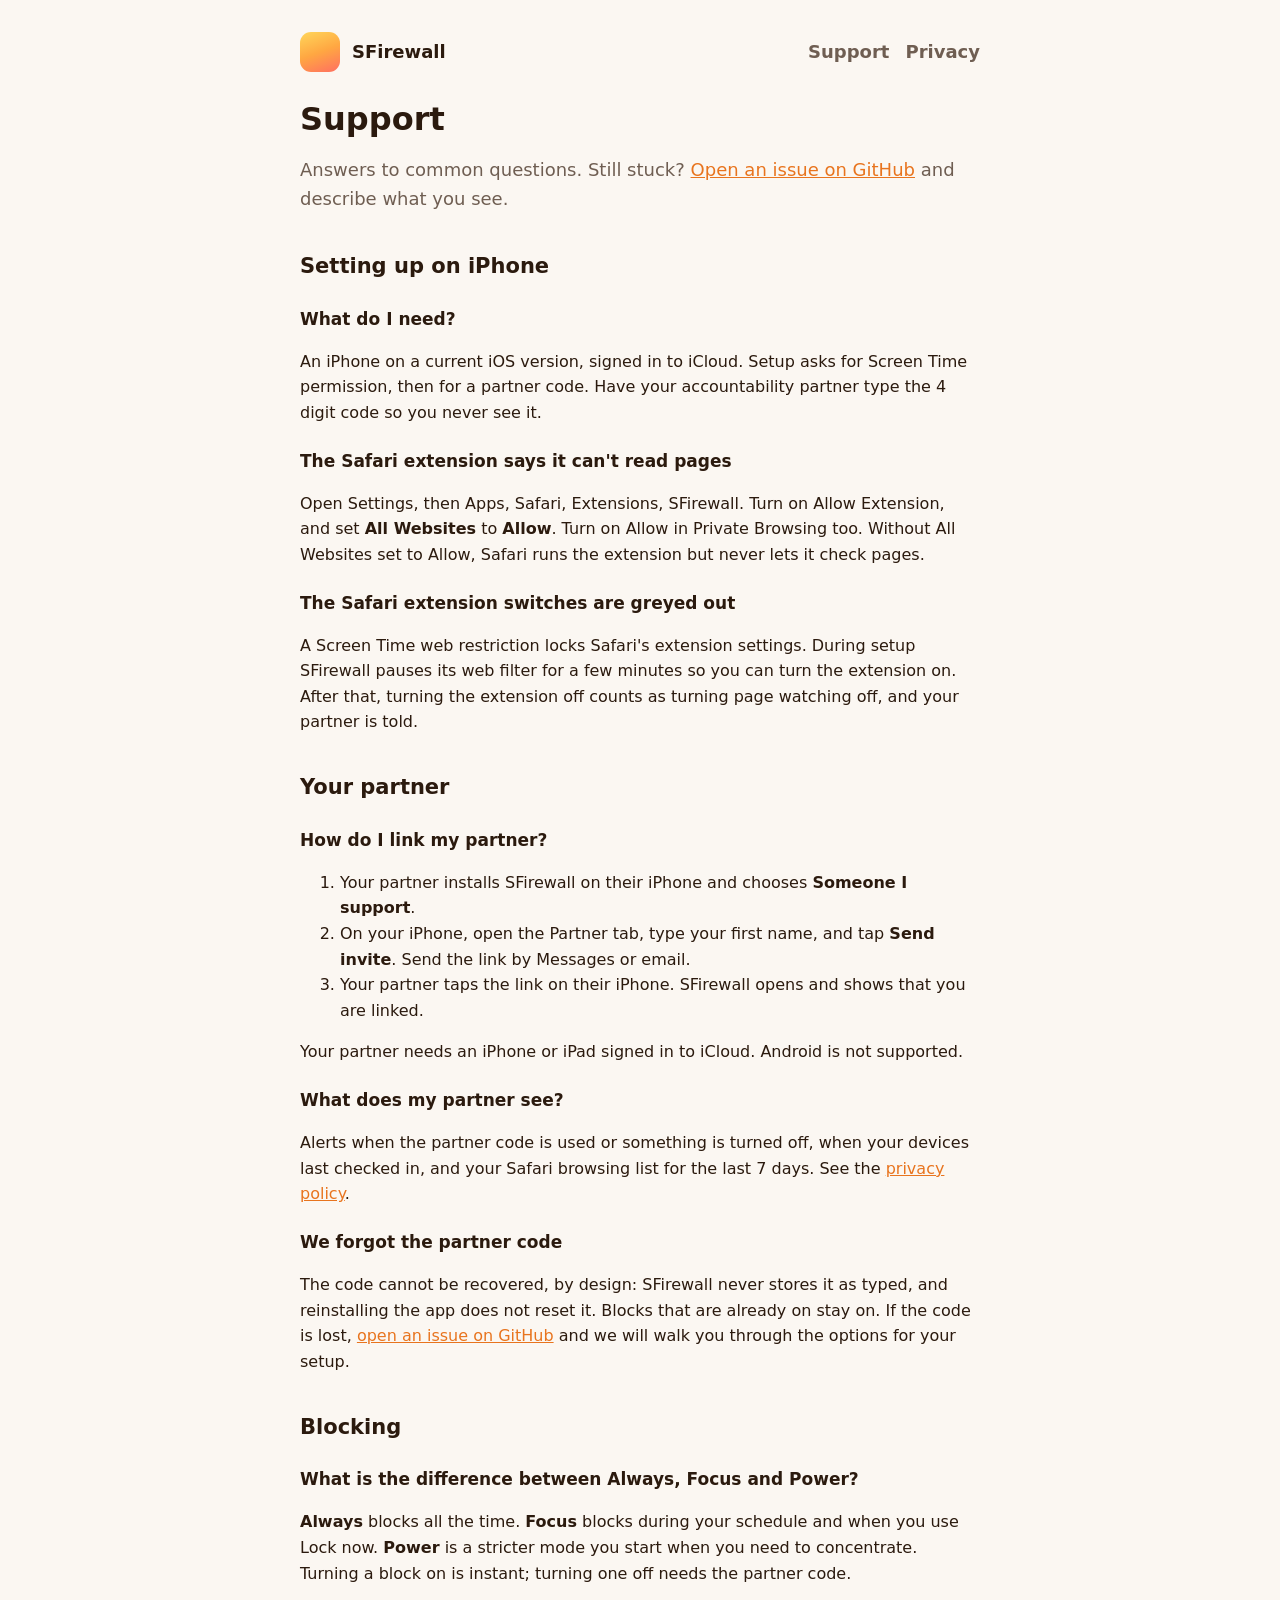
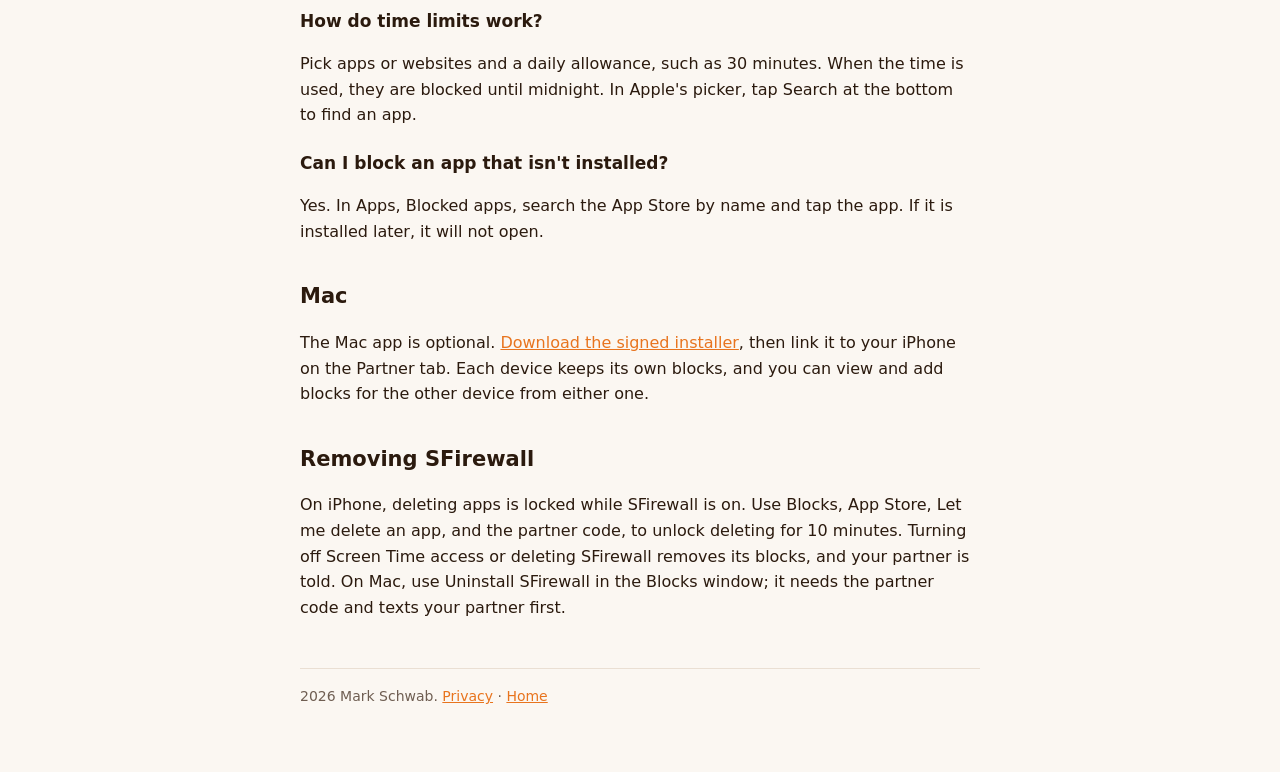
==== docs/support.html @ d50addbc "Add SFirewall website: home, support and privacy policy (GitHub Pages) Co-Authored-By: Claude Opus 5" ====
<!doctype html>
<html lang="en"><head><meta charset="utf-8"><meta name="viewport" content="width=device-width, initial-scale=1">
<title>SFirewall Support</title><link rel="stylesheet" href="style.css"></head>
<body><div class="wrap">
<header><div class="mark"></div><a href="./">SFirewall</a><nav><a href="support.html">Support</a><a href="privacy.html">Privacy</a></nav></header>
<h1>Support</h1>
<p class="lede">Answers to common questions. Still stuck? <a href="https://github.com/markschwab17/sfirewall-releases/issues">Open an issue on GitHub</a> and describe what you see.</p>

<h2>Setting up on iPhone</h2>
<h3>What do I need?</h3>
<p>An iPhone on a current iOS version, signed in to iCloud. Setup asks for Screen Time permission, then for a partner code. Have your accountability partner type the 4 digit code so you never see it.</p>

<h3>The Safari extension says it can't read pages</h3>
<p>Open Settings, then Apps, Safari, Extensions, SFirewall. Turn on Allow Extension, and set <strong>All Websites</strong> to <strong>Allow</strong>. Turn on Allow in Private Browsing too. Without All Websites set to Allow, Safari runs the extension but never lets it check pages.</p>

<h3>The Safari extension switches are greyed out</h3>
<p>A Screen Time web restriction locks Safari's extension settings. During setup SFirewall pauses its web filter for a few minutes so you can turn the extension on. After that, turning the extension off counts as turning page watching off, and your partner is told.</p>

<h2>Your partner</h2>
<h3>How do I link my partner?</h3>
<ol>
<li>Your partner installs SFirewall on their iPhone and chooses <strong>Someone I support</strong>.</li>
<li>On your iPhone, open the Partner tab, type your first name, and tap <strong>Send invite</strong>. Send the link by Messages or email.</li>
<li>Your partner taps the link on their iPhone. SFirewall opens and shows that you are linked.</li>
</ol>
<p>Your partner needs an iPhone or iPad signed in to iCloud. Android is not supported.</p>

<h3>What does my partner see?</h3>
<p>Alerts when the partner code is used or something is turned off, when your devices last checked in, and your Safari browsing list for the last 7 days. See the <a href="privacy.html">privacy policy</a>.</p>

<h3>We forgot the partner code</h3>
<p>The code cannot be recovered, by design: SFirewall never stores it as typed, and reinstalling the app does not reset it. Blocks that are already on stay on. If the code is lost, <a href="https://github.com/markschwab17/sfirewall-releases/issues">open an issue on GitHub</a> and we will walk you through the options for your setup.</p>

<h2>Blocking</h2>
<h3>What is the difference between Always, Focus and Power?</h3>
<p><strong>Always</strong> blocks all the time. <strong>Focus</strong> blocks during your schedule and when you use Lock now. <strong>Power</strong> is a stricter mode you start when you need to concentrate. Turning a block on is instant; turning one off needs the partner code.</p>

<h3>How do time limits work?</h3>
<p>Pick apps or websites and a daily allowance, such as 30 minutes. When the time is used, they are blocked until midnight. In Apple's picker, tap Search at the bottom to find an app.</p>

<h3>Can I block an app that isn't installed?</h3>
<p>Yes. In Apps, Blocked apps, search the App Store by name and tap the app. If it is installed later, it will not open.</p>

<h2>Mac</h2>
<p>The Mac app is optional. <a href="https://github.com/markschwab17/sfirewall-releases/releases/latest">Download the signed installer</a>, then link it to your iPhone on the Partner tab. Each device keeps its own blocks, and you can view and add blocks for the other device from either one.</p>

<h2>Removing SFirewall</h2>
<p>On iPhone, deleting apps is locked while SFirewall is on. Use Blocks, App Store, Let me delete an app, and the partner code, to unlock deleting for 10 minutes. Turning off Screen Time access or deleting SFirewall removes its blocks, and your partner is told. On Mac, use Uninstall SFirewall in the Blocks window; it needs the partner code and texts your partner first.</p>

<footer>2026 Mark Schwab. <a href="privacy.html">Privacy</a> · <a href="./">Home</a></footer>
</div></body></html>
---- docs/style.css ----
:root{--bg:#FBF7F2;--card:#FFFFFF;--ink:#2B1A0E;--muted:#6F5E52;--line:#EADFD3;--accent:#E8741E;color-scheme:light}
@media (prefers-color-scheme:dark){:root{--bg:#17120E;--card:#211A15;--ink:#F3EAE1;--muted:#B5A496;--line:#3A2F27;--accent:#FFA742;color-scheme:dark}}
*{box-sizing:border-box}
body{margin:0;background:var(--bg);color:var(--ink);font:16px/1.6 -apple-system,BlinkMacSystemFont,"Segoe UI",system-ui,sans-serif}
.wrap{max-width:720px;margin:0 auto;padding-inline:20px;padding-block:32px 64px}
header{display:flex;align-items:center;gap:12px;margin-bottom:28px}
.mark{width:40px;height:40px;border-radius:11px;background:linear-gradient(160deg,#FFD65A,#FFA742 50%,#FF6F61)}
header a{color:var(--ink);text-decoration:none;font-weight:700;font-size:18px}
nav{margin-left:auto;display:flex;gap:16px;font-size:15px}
nav a{color:var(--muted);text-decoration:none}
nav a:hover,a{color:var(--accent)}
h1{font-size:32px;line-height:1.2;margin:0 0 8px;text-wrap:balance}
h2{font-size:21px;margin:36px 0 8px}
h3{font-size:17px;margin:22px 0 4px}
p,li{max-width:66ch}
.lede{color:var(--muted);font-size:18px}
.card{background:var(--card);border:1px solid var(--line);border-radius:16px;padding-inline:20px;padding-block:16px;margin:16px 0}
.meta{color:var(--muted);font-size:14px}
footer{margin-top:48px;color:var(--muted);font-size:14px;border-top:1px solid var(--line);padding-top:16px}
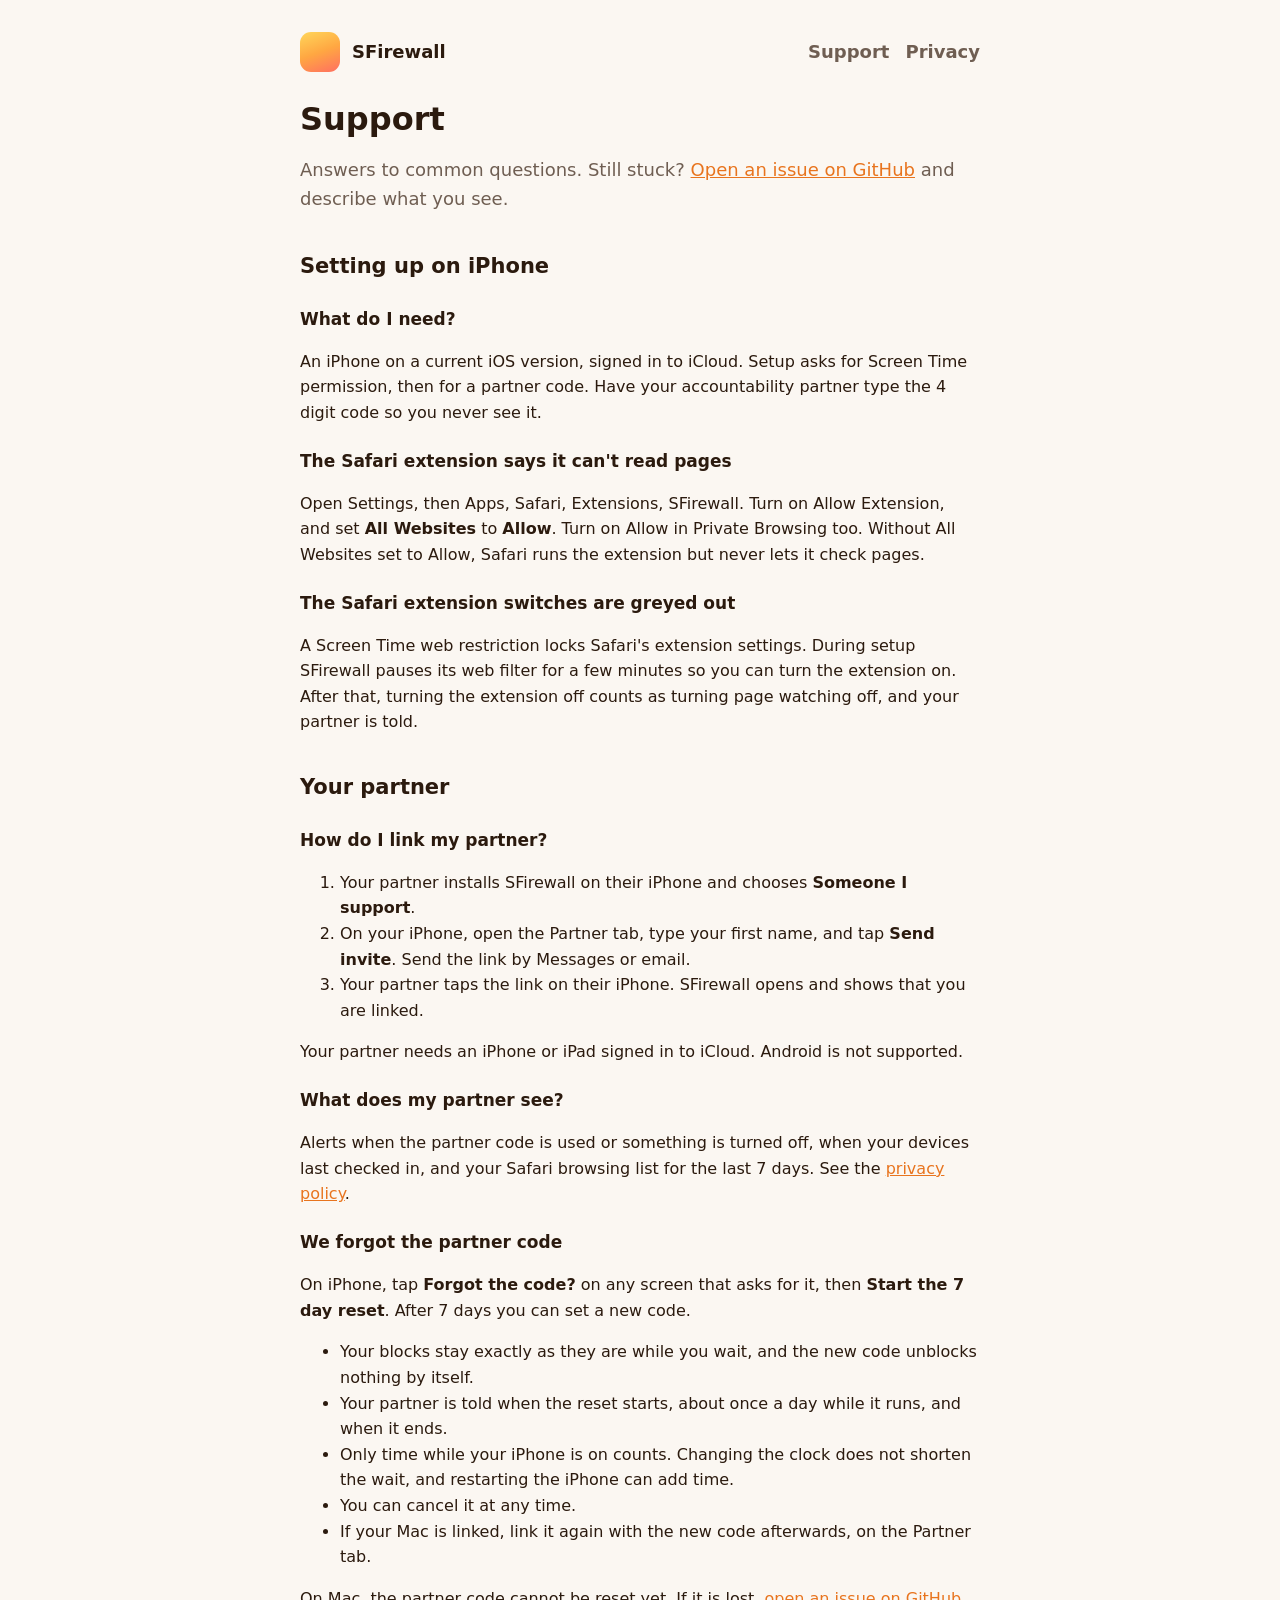
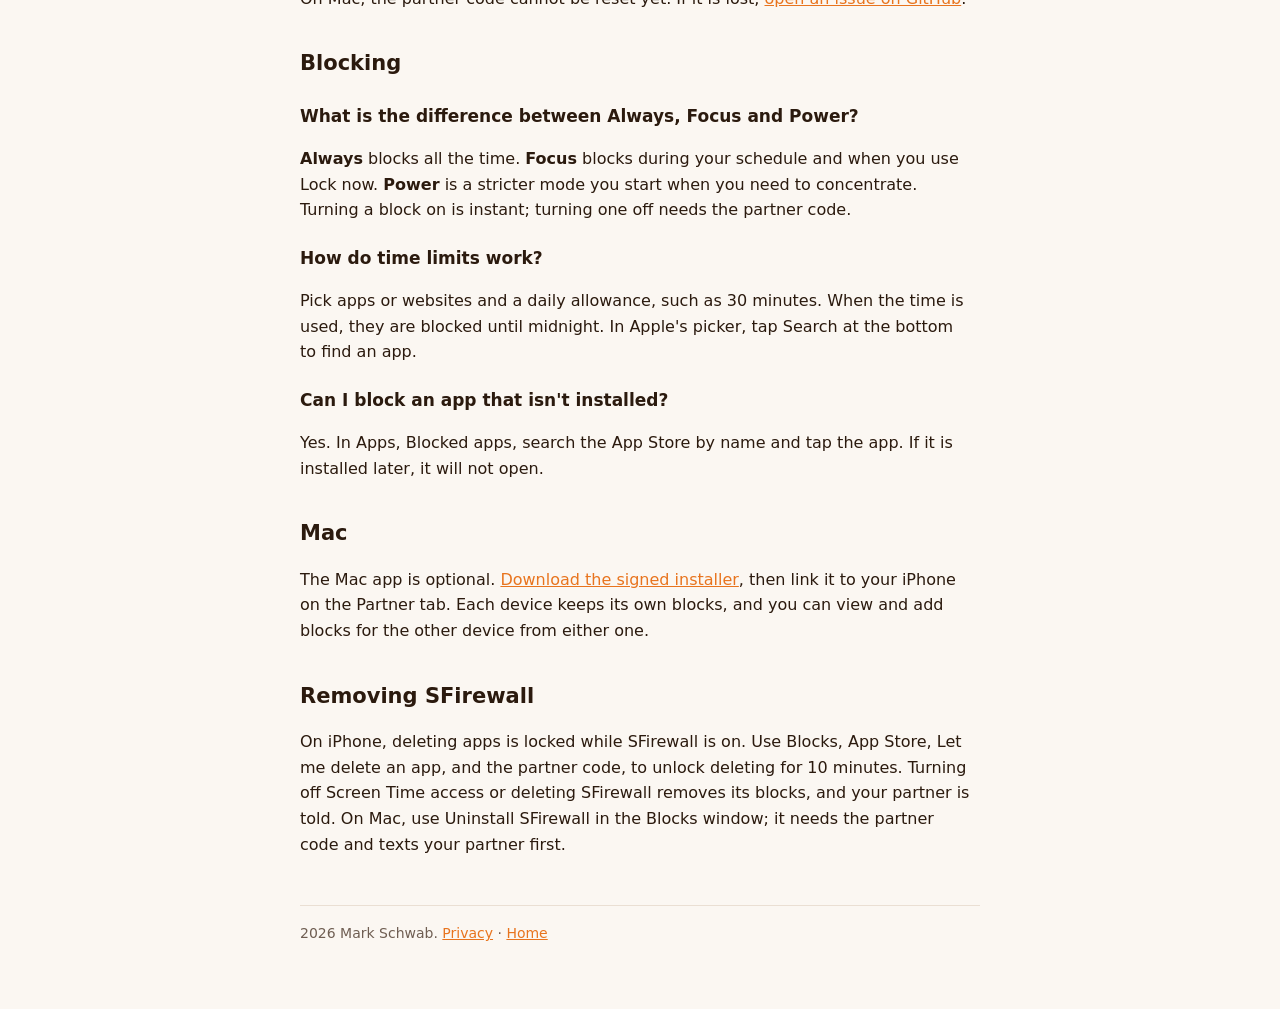
==== commit e52a9620: "Support: the 7 day partner code reset Co-Authored-By: Claude Opus 5.5 (1M context) <noreply@anthropi" ====
--- a/docs/support.html
+++ b/docs/support.html
@@ -29,7 +29,15 @@
 <p>Alerts when the partner code is used or something is turned off, when your devices last checked in, and your Safari browsing list for the last 7 days. See the <a href="privacy.html">privacy policy</a>.</p>
 
 <h3>We forgot the partner code</h3>
-<p>The code cannot be recovered, by design: SFirewall never stores it as typed, and reinstalling the app does not reset it. Blocks that are already on stay on. If the code is lost, <a href="https://github.com/markschwab17/sfirewall-releases/issues">open an issue on GitHub</a> and we will walk you through the options for your setup.</p>
+<p>On iPhone, tap <strong>Forgot the code?</strong> on any screen that asks for it, then <strong>Start the 7 day reset</strong>. After 7 days you can set a new code.</p>
+<ul>
+<li>Your blocks stay exactly as they are while you wait, and the new code unblocks nothing by itself.</li>
+<li>Your partner is told when the reset starts, about once a day while it runs, and when it ends.</li>
+<li>Only time while your iPhone is on counts. Changing the clock does not shorten the wait, and restarting the iPhone can add time.</li>
+<li>You can cancel it at any time.</li>
+<li>If your Mac is linked, link it again with the new code afterwards, on the Partner tab.</li>
+</ul>
+<p>On Mac, the partner code cannot be reset yet. If it is lost, <a href="https://github.com/markschwab17/sfirewall-releases/issues">open an issue on GitHub</a>.</p>
 
 <h2>Blocking</h2>
 <h3>What is the difference between Always, Focus and Power?</h3>
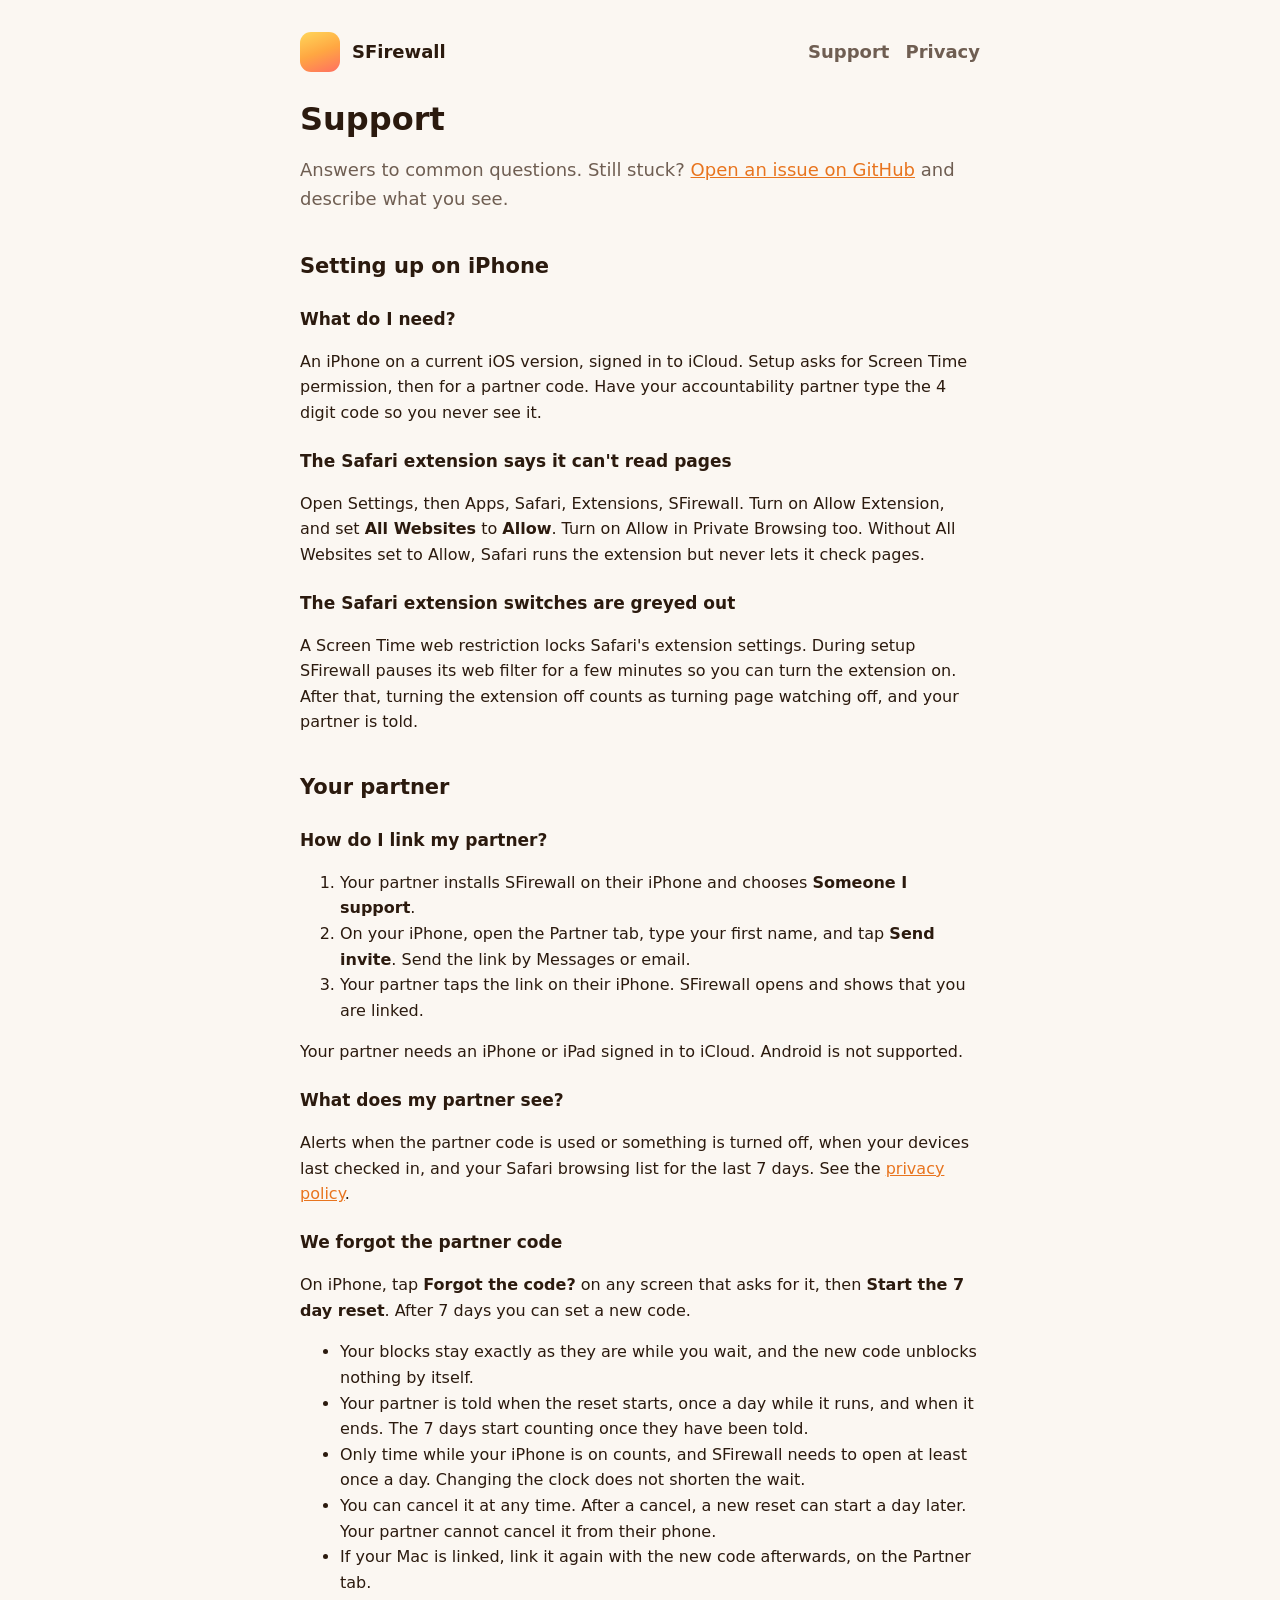
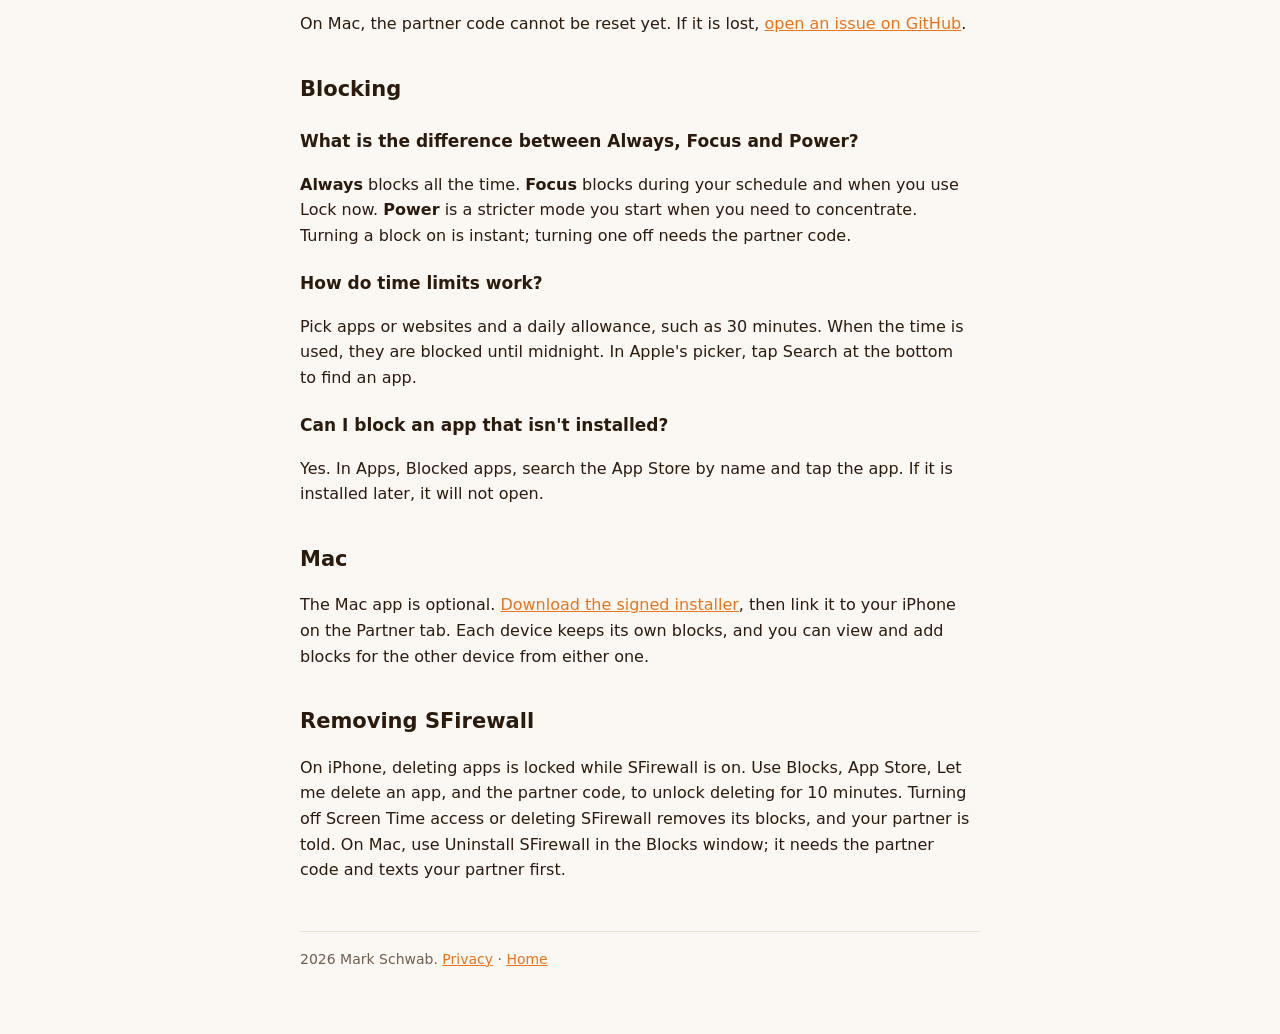
==== commit 496c4039: "Support: final wording for the partner code reset Co-Authored-By: Claude Opus 5.5 (1M context) <nore" ====
--- a/docs/support.html
+++ b/docs/support.html
@@ -32,9 +32,9 @@
 <p>On iPhone, tap <strong>Forgot the code?</strong> on any screen that asks for it, then <strong>Start the 7 day reset</strong>. After 7 days you can set a new code.</p>
 <ul>
 <li>Your blocks stay exactly as they are while you wait, and the new code unblocks nothing by itself.</li>
-<li>Your partner is told when the reset starts, about once a day while it runs, and when it ends.</li>
-<li>Only time while your iPhone is on counts. Changing the clock does not shorten the wait, and restarting the iPhone can add time.</li>
-<li>You can cancel it at any time.</li>
+<li>Your partner is told when the reset starts, once a day while it runs, and when it ends. The 7 days start counting once they have been told.</li>
+<li>Only time while your iPhone is on counts, and SFirewall needs to open at least once a day. Changing the clock does not shorten the wait.</li>
+<li>You can cancel it at any time. After a cancel, a new reset can start a day later. Your partner cannot cancel it from their phone.</li>
 <li>If your Mac is linked, link it again with the new code afterwards, on the Partner tab.</li>
 </ul>
 <p>On Mac, the partner code cannot be reset yet. If it is lost, <a href="https://github.com/markschwab17/sfirewall-releases/issues">open an issue on GitHub</a>.</p>
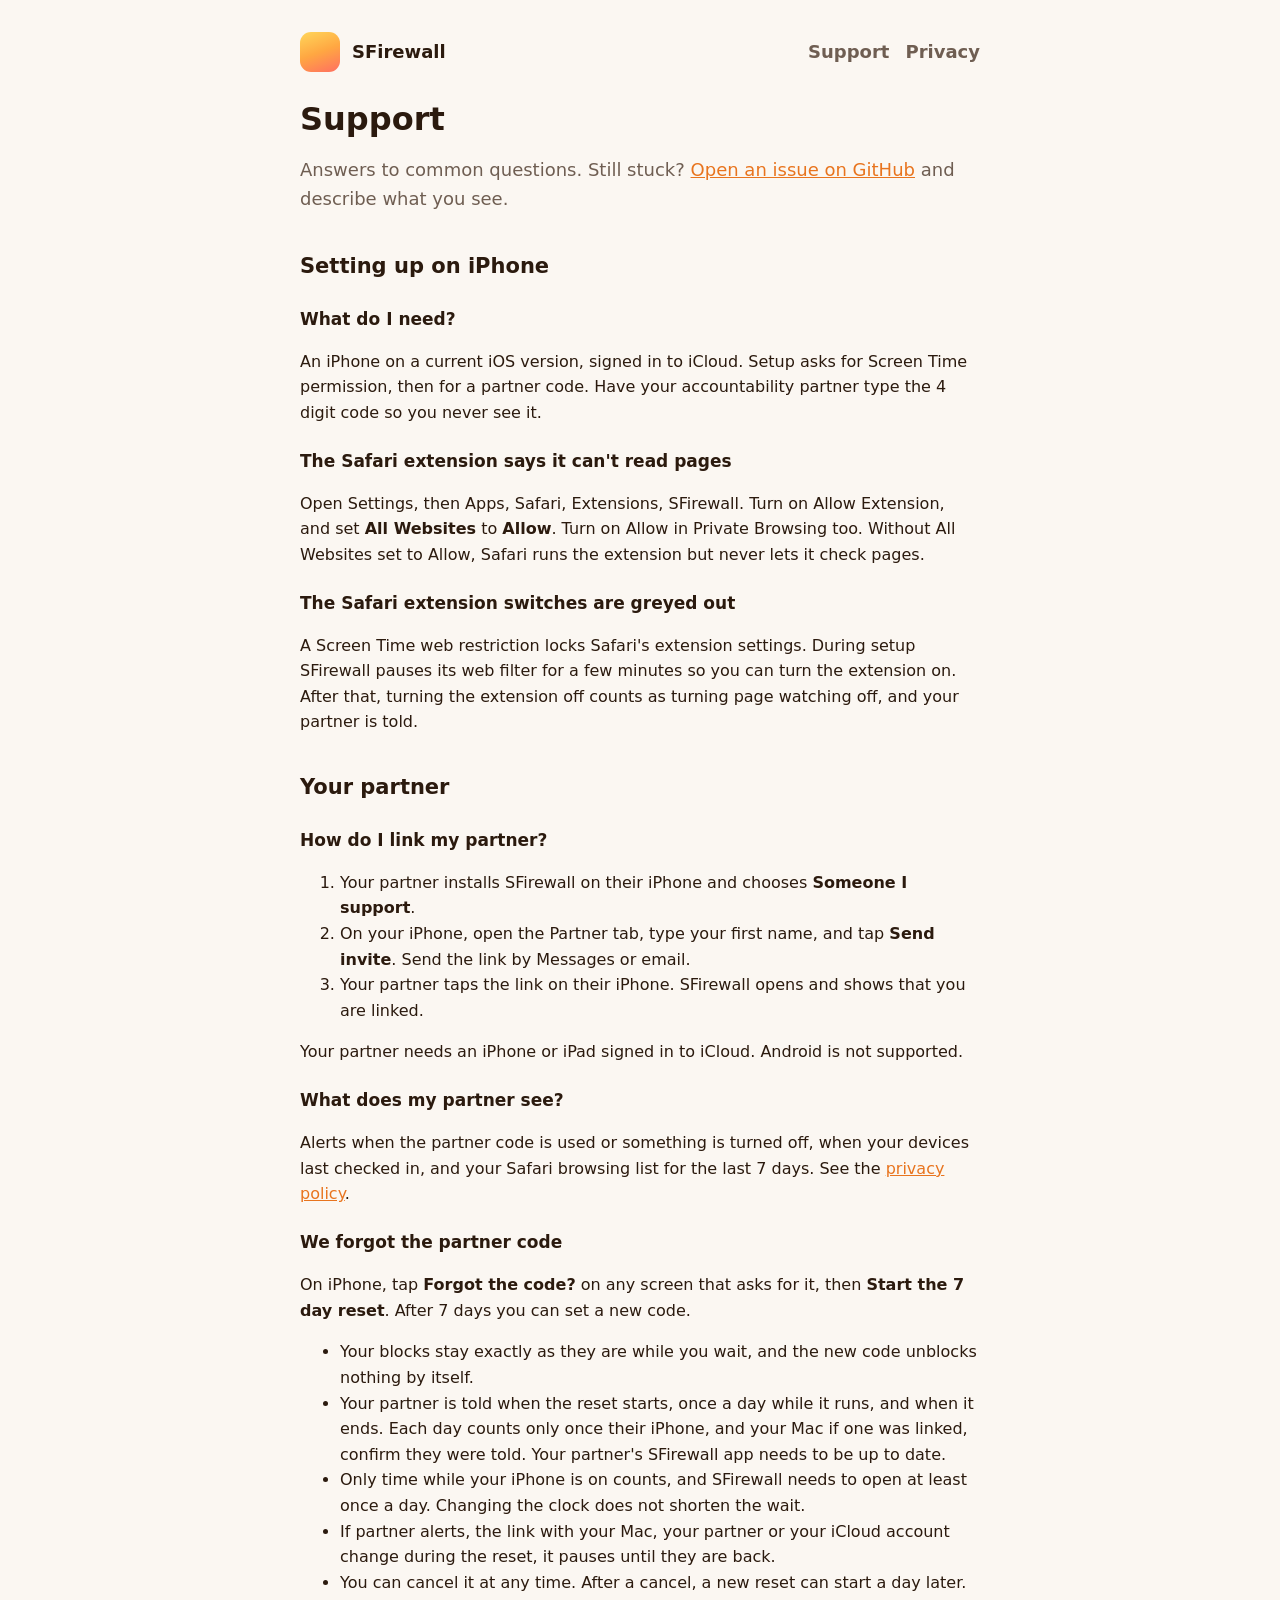
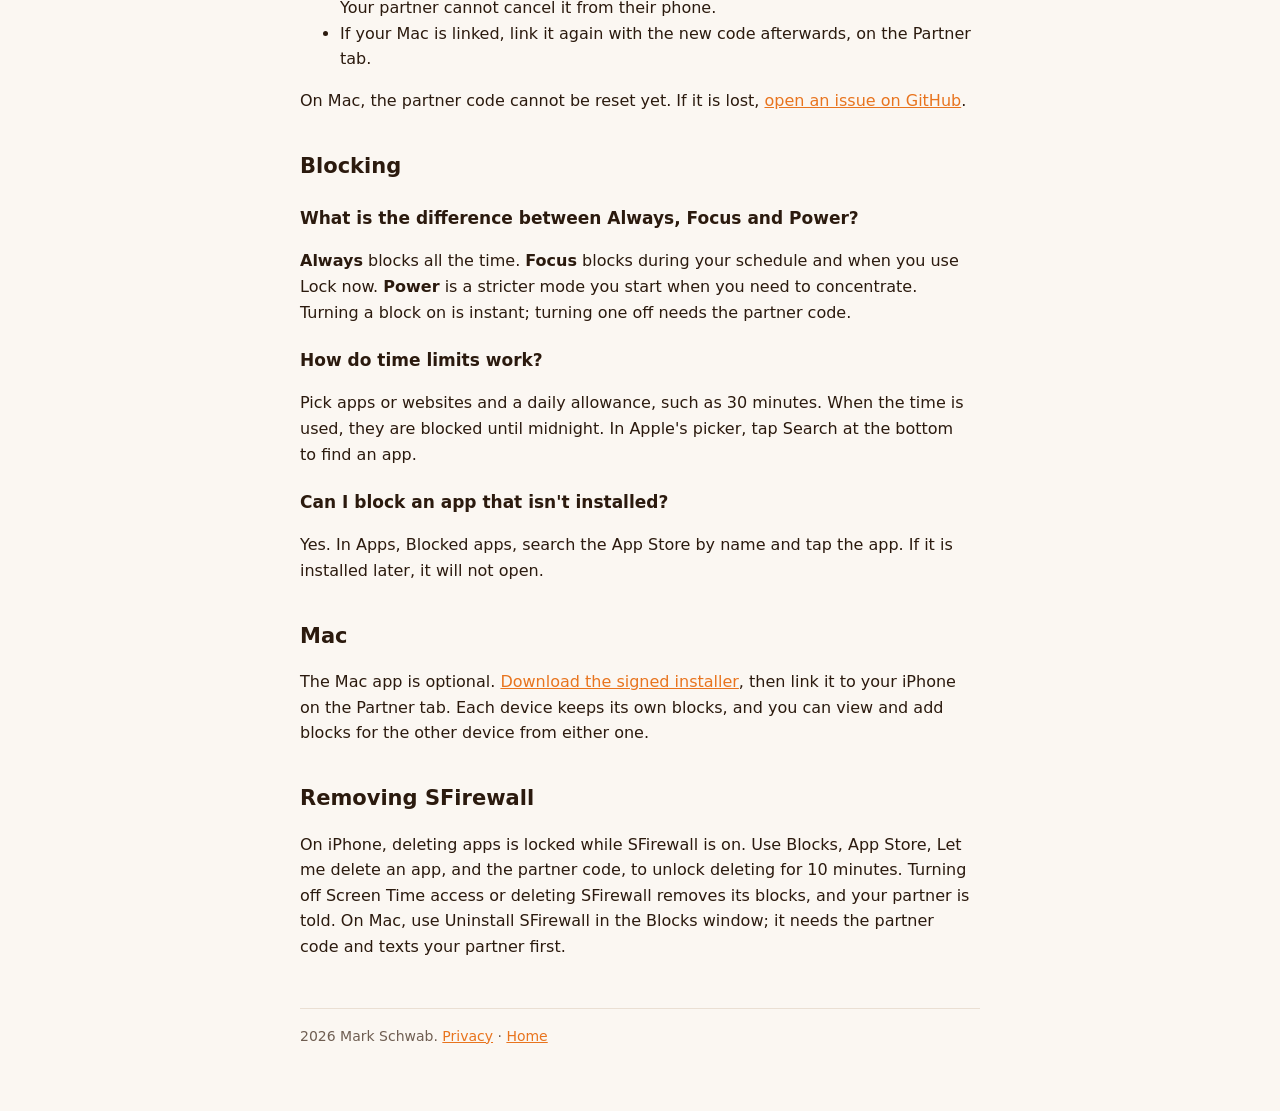
==== commit 770b6894: "Support: partner code reset waits for confirmation and pauses on changes Co-Authored-By: Claude Opus" ====
--- a/docs/support.html
+++ b/docs/support.html
@@ -32,8 +32,9 @@
 <p>On iPhone, tap <strong>Forgot the code?</strong> on any screen that asks for it, then <strong>Start the 7 day reset</strong>. After 7 days you can set a new code.</p>
 <ul>
 <li>Your blocks stay exactly as they are while you wait, and the new code unblocks nothing by itself.</li>
-<li>Your partner is told when the reset starts, once a day while it runs, and when it ends. The 7 days start counting once they have been told.</li>
+<li>Your partner is told when the reset starts, once a day while it runs, and when it ends. Each day counts only once their iPhone, and your Mac if one was linked, confirm they were told. Your partner's SFirewall app needs to be up to date.</li>
 <li>Only time while your iPhone is on counts, and SFirewall needs to open at least once a day. Changing the clock does not shorten the wait.</li>
+<li>If partner alerts, the link with your Mac, your partner or your iCloud account change during the reset, it pauses until they are back.</li>
 <li>You can cancel it at any time. After a cancel, a new reset can start a day later. Your partner cannot cancel it from their phone.</li>
 <li>If your Mac is linked, link it again with the new code afterwards, on the Partner tab.</li>
 </ul>
